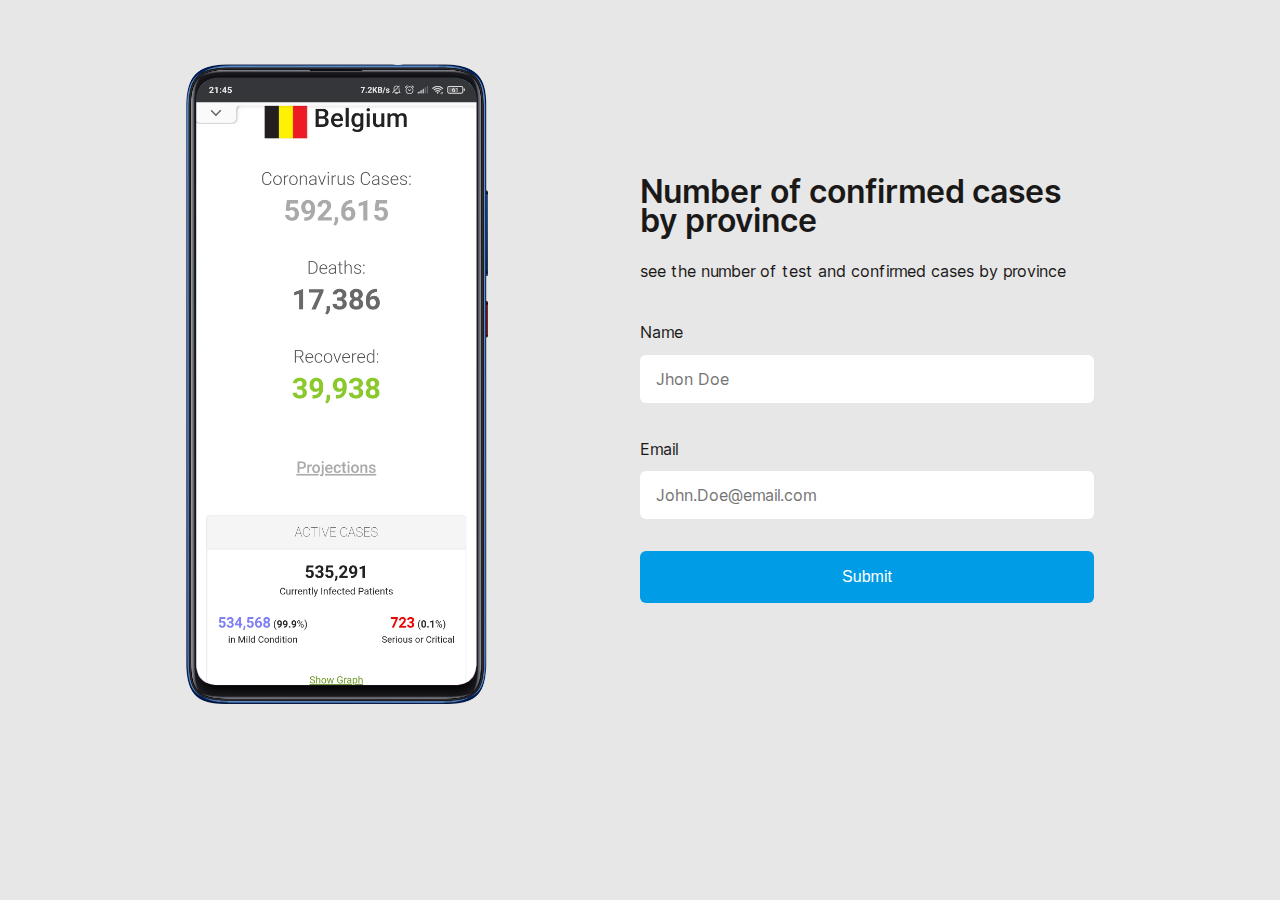
==== landing.html @ 7d859c78 "first" ====
<!DOCTYPE html>
<html lang="en">
<head>
    <meta charset="UTF-8">
    <meta name="viewport" content="width=device-width, initial-scale=1.0">
    <title>Corona landing</title>
    <link rel="stylesheet" href="css/normalize.css">
    <link rel="stylesheet" href="css/screen.css">
</head>
<body class="c-landing-body">
    <div class="c-landing-app">
        <img src="/img/mockup.png" alt="Mockup" class="c-landing-mocup">
        <div class="c-landing-header">

            <h1>Number of confirmed cases by province</h1>

            <p class="c-header-explanation">see the number of test and confirmed cases by province</p>
        
            <div class="c-form">
                <form>
                    <p>
                        <label for="name">Name</label>
                    </p>
                    <input class="c-input" type="text" id="name" name="name" placeholder="Jhon Doe" required>
                    <p>
                        <label for="email">Email</label>
                    </p>
                    <input class="c-input" type="email" id="email" name="email" placeholder="John.Doe@email.com" required>
                    <p>
                        <button class="c-button">Submit</button>
                    </p>
                </form> 
            </div>
        </div>
    </div>
</body>
</html>
---- css/screen.css ----
/*------------------------------------*\
#FONTS
\*------------------------------------*/

@font-face {
    font-family: "Inter Web";
    font-weight: 400;
    src: url("../fonts/Inter-Regular.woff2") format("woff2")
}

@font-face {
    font-family: "Inter Web";
    font-weight: 600;
    src: url("../fonts/Inter-SemiBold.woff2") format("woff2")
}

/*------------------------------------*\
#Variables
\*------------------------------------*/

:root {
    /* colors */
    --global-page-backgroundcolor: #e7e7e7;

    --global-color-alpha-light: #1AB6FF;
    --global-color-alpha: #009DE6;
    --global-color-alpha-dark: #2E77E6;

    --global-color-neutral-xx-light: #FFFFFF;
    --global-color-neutral-x-light: #C6CACC;
    --global-color-neutral-light: #616466;
    --global-color-neutral: #1B1918;
    --global-color-neutral-dark: #17191A;

    /* shadows */
    --global-card-boxShadow: 0px 1px 4px rgba(0, 0, 0, 0.15);
    --global-option-boxShadow: 0 0 0px 3px rgba(26, 182, 255, 0.3);

    /* borders */
    --global-input-border: 2px solid var(--global-color-alpha);
    --custom-option-border-checked: 2px solid var(--global-color-alpha);
    --custom-option-border: 2px solid var(--global-color-neutral-x-light);

    /* baseline */
    --global-baseline: 0.5rem; /* = 8px */
    --global-whitespace: calc(var(--global-baseline) * 3); /* = 24px */
    --global-whitespace-xs: calc(var(--global-baseline) * .5); /* = 4px */
    --global-whitespace-sm: calc(var(--global-baseline) * 1); /*  = 8px */
    --global-whitespace-md: calc(var(--global-baseline) * 2); /*  = 16px */
    --global-whitespace-lg: calc(var(--global-baseline) * 4); /*  = 32px */
    --global-whitespace-xl: calc(var(--global-whitespace) * 2); /*  = 48px */
    --global-whitespace-xxl: calc(var(--global-whitespace) * 3); /*  = 72px */
}

html {
    font-size: 100%;
    line-height: 1.8rem;
    font-family: "Inter Web", Helvetica, arial, sans-serif;
    font-weight: 400;
    color: var(--global-color-neutral);
    box-sizing: border-box;
    -webkit-font-smoothing: antialiased;
    -moz-osx-font-smoothing: grayscale;
    background: var(--global-page-backgroundcolor);
}
body{
    padding-top: var(--global-whitespace-lg);
    width: 100%;
    display: grid;
    justify-items: center;

    background-color: var(--color-background);
}

*,
*:before,
*:after {
    box-sizing: inherit;
}

p{
    font-weight: 400;
    margin-bottom: var(--global-whitespace-sm);
    font-size: 16px;
}

/*
* Remove text-shadow in selection highlight:
* https://twitter.com/miketaylr/status/12228805301
*
* Customize the background color to match your design.
*/

::-moz-selection {
    background: rgb(103, 103, 200);
    color: white;
    text-shadow: none;
}

::selection {
    background:rgb(103, 103, 200);
    color: white;
    text-shadow: none;
}

img {
    max-width: 100%;
    vertical-align: top;
}

.c-landing-app {
    padding: 2rem;
    display: grid;
    grid-template-columns: 50% 50%;
    justify-self: center;
    align-items: center;
}

.c-landing-mocup{
    height: 640px;
    
}

.c-landing-header .c-header-explanation {
    margin-bottom: var(--global-whitespace-lg);
}

.c-landing-header .c-header-explanation p {
    font-size: 16px;
    margin: var(--global-whitespace-sm);
}

.c-input {
    -webkit-appearance: none;
    -moz-appearance: none;
    appearance: none;
    width: 100%;
    border-radius: calc(var(--global-whitespace)/4);
    border: none;
    color: var(--global-color-neutral-light);
    font-family: inherit;
    font-size: 1rem;
    line-height: 1.5rem;
    margin-bottom: var(--global-whitespace-md);
    padding: calc(12rem/16) var(--global-whitespace-md);
    outline: none;
}

.c-input:focus,
.c-input:hover {
    box-shadow: var(--global-option-boxShadow);
}

.c-button {
    font-size: 1rem;
    font-weight: 500;
    line-height: calc(20rem/16);
    border-radius: calc(var(--global-whitespace)/4);
    background-color: var(--global-color-alpha);
    color: #FFFFFF;
    padding: 1rem;
    width: 100%;
    outline: none;
    border: none;
}

.c-button:focus,
.c-button:active,
.c-button:hover {
    box-shadow: var(--global-option-boxShadow);
}

@media(max-width:940px){
    
    .c-app-landing {  
        grid-template-columns: 100%;
    }
}

@media(max-width:725px){
    .c-landing-mocup{
        display: none;
    }
    .c-landing-app{
        width: 400px;
        grid-template-columns: 100%;
    }
}

@media(max-width:540px){
    .c-landing-app {
        padding: var(--global-whitespace-md);
    }
}

@media(max-width:400px){
    .c-graph {
        width: 200px;
    }
}
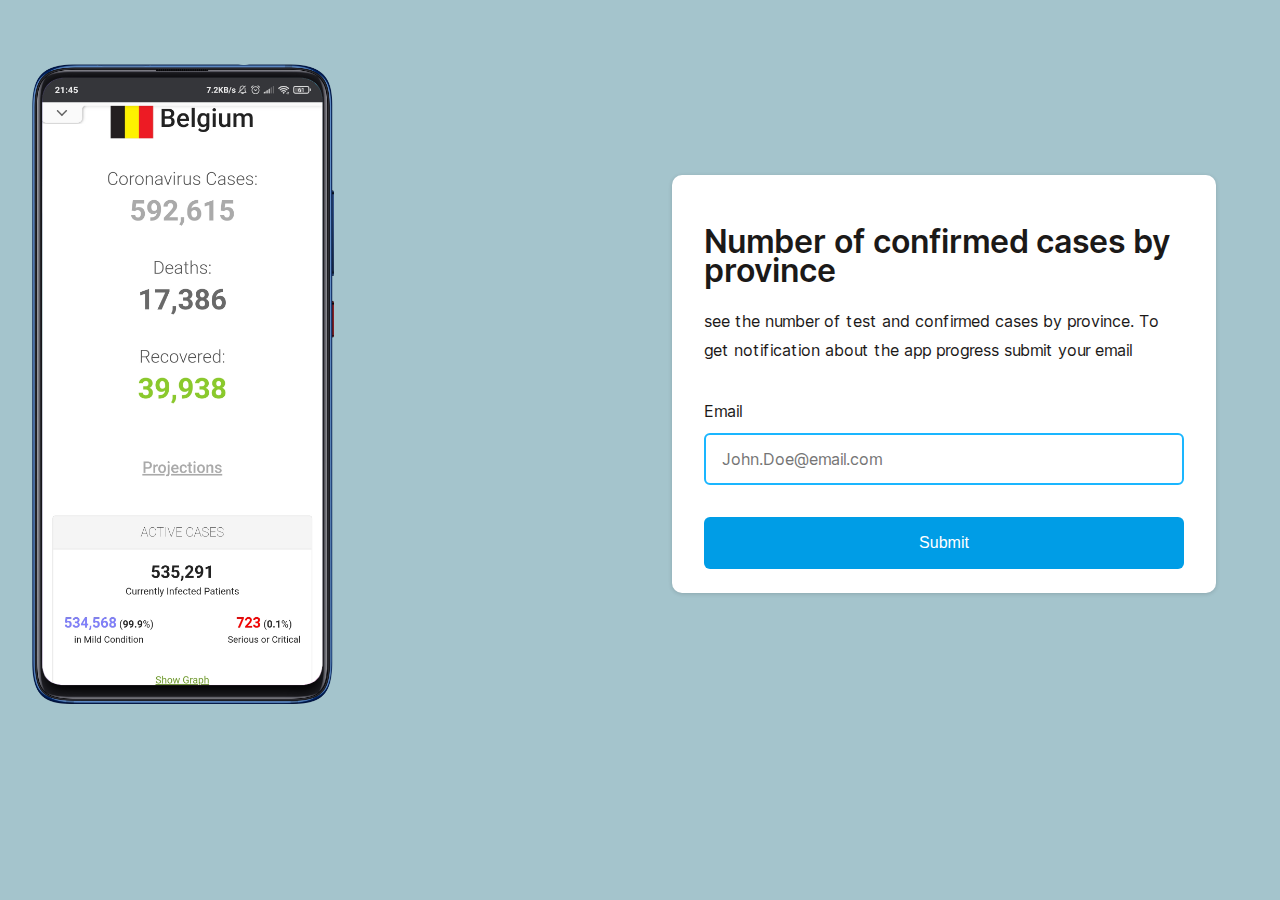
==== commit e8a49f00: "color" ====
--- a/landing.html
+++ b/landing.html
@@ -9,19 +9,15 @@
 </head>
 <body class="c-landing-body">
     <div class="c-landing-app">
-        <img src="/img/mockup.png" alt="Mockup" class="c-landing-mocup">
-        <div class="c-landing-header">
+        <img src="./img/mockup.png" alt="Mockup" class="c-landing-mocup">
+        <div class="c-landing-header c-card">
 
             <h1>Number of confirmed cases by province</h1>
 
-            <p class="c-header-explanation">see the number of test and confirmed cases by province</p>
+            <p class="c-header-explanation">see the number of test and confirmed cases by province. To get notification about the app progress submit your email</p>
         
             <div class="c-form">
                 <form>
-                    <p>
-                        <label for="name">Name</label>
-                    </p>
-                    <input class="c-input" type="text" id="name" name="name" placeholder="Jhon Doe" required>
                     <p>
                         <label for="email">Email</label>
                     </p>
--- a/css/screen.css
+++ b/css/screen.css
@@ -18,9 +18,12 @@
 #Variables
 \*------------------------------------*/
 
+
+
+
 :root {
     /* colors */
-    --global-page-backgroundcolor: #e7e7e7;
+    --global-page-backgroundcolor: #a4c4cc;
 
     --global-color-alpha-light: #1AB6FF;
     --global-color-alpha: #009DE6;
@@ -37,7 +40,7 @@
     --global-option-boxShadow: 0 0 0px 3px rgba(26, 182, 255, 0.3);
 
     /* borders */
-    --global-input-border: 2px solid var(--global-color-alpha);
+    --global-input-border: 2px solid var(--global-color-alpha-light);
     --custom-option-border-checked: 2px solid var(--global-color-alpha);
     --custom-option-border: 2px solid var(--global-color-neutral-x-light);
 
@@ -72,6 +75,8 @@
     background-color: var(--color-background);
 }
 
+
+
 *,
 *:before,
 *:after {
@@ -108,6 +113,45 @@
     vertical-align: top;
 }
 
+.wrapper-index {
+    display: grid;
+    grid-gap: 10px;
+    
+    grid-template-columns: 33% 33% 33%;
+    
+}
+
+.header-title {
+    grid-column: 1;
+    grid-row: 1;
+}
+
+.header-input {
+    grid-column: 3;
+    grid-row: 1;
+    text-align: right;
+    margin-top: auto;
+    margin-bottom: auto;
+}
+
+.content {
+    grid-column: 1 / span 3;
+    grid-row: 2;
+}
+
+
+
+
+.c-card {
+    background-color: var(--global-color-neutral-xx-light);
+    padding: var(--global-whitespace-lg) var(--global-whitespace-lg) var(--global-whitespace-md) var(--global-whitespace-lg);
+    border-radius: 10px;
+    margin-left: 32px;
+    margin-right: 32px;
+    width: auto;
+    box-shadow: var(--global-card-boxShadow);
+}
+
 .c-landing-app {
     padding: 2rem;
     display: grid;
@@ -118,7 +162,6 @@
 
 .c-landing-mocup{
     height: 640px;
-    
 }
 
 .c-landing-header .c-header-explanation {
@@ -130,26 +173,6 @@
     margin: var(--global-whitespace-sm);
 }
 
-.c-input {
-    -webkit-appearance: none;
-    -moz-appearance: none;
-    appearance: none;
-    width: 100%;
-    border-radius: calc(var(--global-whitespace)/4);
-    border: none;
-    color: var(--global-color-neutral-light);
-    font-family: inherit;
-    font-size: 1rem;
-    line-height: 1.5rem;
-    margin-bottom: var(--global-whitespace-md);
-    padding: calc(12rem/16) var(--global-whitespace-md);
-    outline: none;
-}
-
-.c-input:focus,
-.c-input:hover {
-    box-shadow: var(--global-option-boxShadow);
-}
 
 .c-button {
     font-size: 1rem;
@@ -164,17 +187,83 @@
     border: none;
 }
 
+.c-province-select{
+    padding: 8px;
+    font-family: inherit;
+    font-size: 1rem;
+    line-height: 1.5rem;
+    color: var(--global-color-neutral);
+    box-shadow: var(--inset-shadow);
+    border: var(--global-input-border);
+    border-radius: 10px;
+    outline: none;
+    box-shadow: var(--global-input-shadow);
+}
+
+.c-province-select:hover {
+    border-color: var(--global-color-neutral-x-light);
+}
+
+.c-province-select:focus,
+.c-province-select:active {
+    border-color: var(--global-color-alpha-light);
+    box-shadow: var(--global-input-focus-shadow);
+}
+
+.c-input {
+    -webkit-appearance: none;
+    -moz-appearance: none;
+    appearance: none;
+    width: 100%;
+    border-radius: calc(var(--global-whitespace)/4);
+    border: var(--global-input-border);
+    color: var(--global-color-neutral-light);
+    font-family: inherit;
+    font-size: 1rem;
+    line-height: 1.5rem;
+    margin-bottom: var(--global-whitespace-md);
+    padding: calc(12rem/16) var(--global-whitespace-md);
+    outline: none;
+}
+
+.c-input:hover {
+    border-color: var(--global-color-neutral-x-light);
+}
+
+.c-input:focus,
+.c-input:active {
+    border-color: var(--global-color-alpha-light);
+    box-shadow: var(--global-input-focus-shadow);
+}
+
+.c-custom-select__input {
+    padding-right: calc(var(--global-baseline) * 5);
+}
+
 .c-button:focus,
 .c-button:active,
 .c-button:hover {
     box-shadow: var(--global-option-boxShadow);
 }
 
+
+.c-chart{
+    position: relative;
+    padding: 0 48px 0 48px;
+    height: 400px;
+    width: 1500px;
+}
+
+
 @media(max-width:940px){
     
     .c-app-landing {  
         grid-template-columns: 100%;
     }
+    .c-chart{
+        height: calc(600px * 0.5);
+        width: calc(1500px * 0.5);
+    }
 }
 
 @media(max-width:725px){
@@ -185,16 +274,25 @@
         width: 400px;
         grid-template-columns: 100%;
     }
+    .c-chart{
+        height: calc(600px * 0.65);
+        width: calc(1500px * 0.65);
+    }
 }
 
 @media(max-width:540px){
     .c-landing-app {
         padding: var(--global-whitespace-md);
     }
+    .c-chart{
+        height: calc(600px * 0.7);
+        width: calc(1500px * 0.7);
+    }
 }
 
 @media(max-width:400px){
-    .c-graph {
-        width: 200px;
-    }
-}
+    .c-chart{
+        height: calc(600px * 0.8);
+        width: calc(1500px * 0.8);
+    }
+}
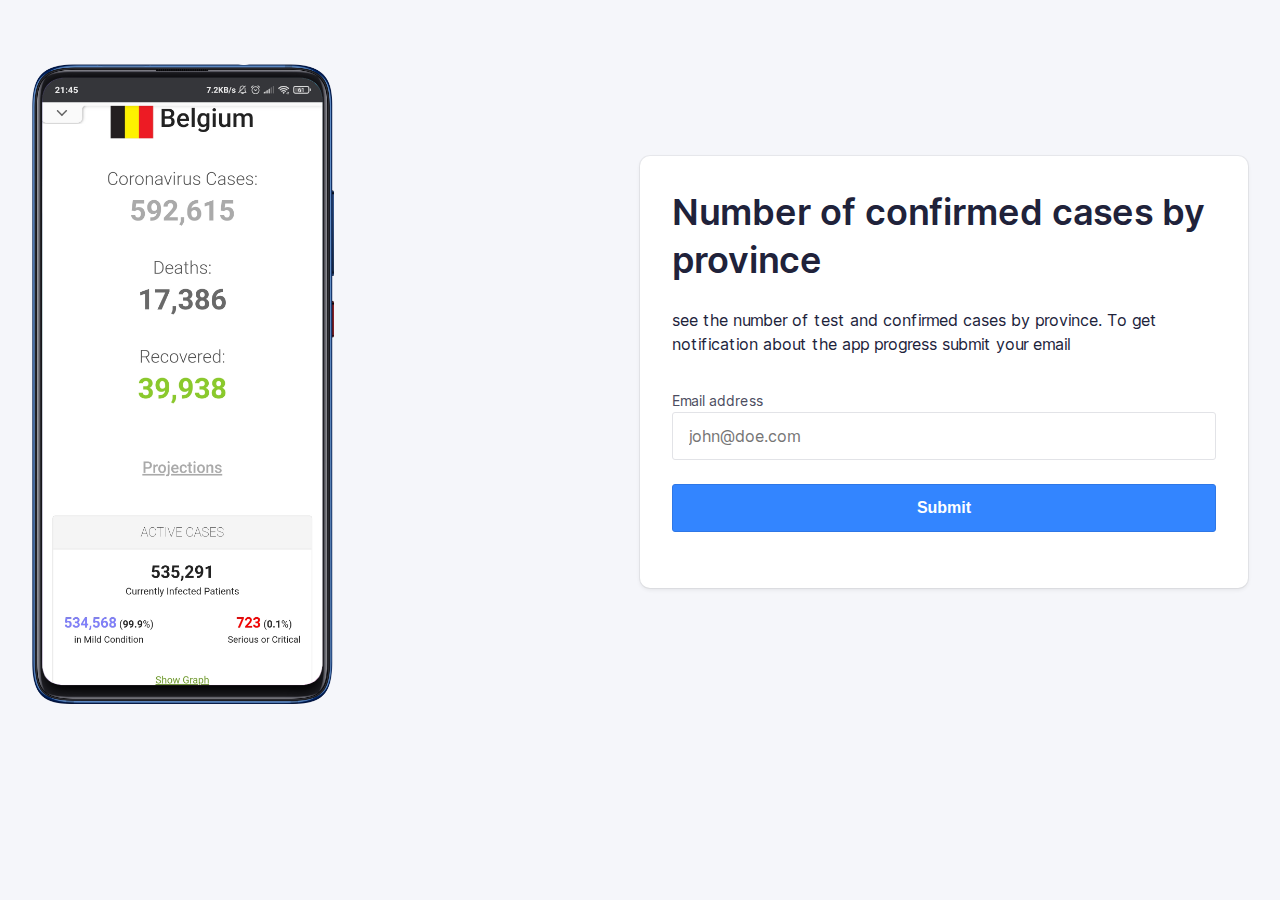
==== commit 5a5fc5b5: "validation + rewrite css" ====
--- a/landing.html
+++ b/landing.html
@@ -6,11 +6,12 @@
     <title>Corona landing</title>
     <link rel="stylesheet" href="css/normalize.css">
     <link rel="stylesheet" href="css/screen.css">
+    <script src="./js/validation.js"></script>
 </head>
 <body class="c-landing-body">
-    <div class="c-landing-app">
+    <div class="c-landing-app ">
         <img src="./img/mockup.png" alt="Mockup" class="c-landing-mocup">
-        <div class="c-landing-header c-card">
+        <div class="c-landing-header  c-card">
 
             <h1>Number of confirmed cases by province</h1>
 
@@ -18,12 +19,17 @@
         
             <div class="c-form">
                 <form>
+                    <p class="c-form-field js-email-field">
+                        <label class="c-label js-email-label" for="username">
+                            Email address
+                            <span class="c-label__error-message js-email-error-message">
+                                This field is required
+                            </span>
+                        </label>
+                        <input class="c-input js-email-input" type="email" name="username" id="username" placeholder="john@doe.com" required>
+                    </p>
                     <p>
-                        <label for="email">Email</label>
-                    </p>
-                    <input class="c-input" type="email" id="email" name="email" placeholder="John.Doe@email.com" required>
-                    <p>
-                        <button class="c-button">Submit</button>
+                        <button class="c-button js-submit-button">Submit</button>
                     </p>
                 </form> 
             </div>
--- a/css/screen.css
+++ b/css/screen.css
@@ -18,64 +18,92 @@
 #Variables
 \*------------------------------------*/
 
-
-
-
 :root {
-    /* colors */
-    --global-page-backgroundcolor: #a4c4cc;
-
-    --global-color-alpha-light: #1AB6FF;
-    --global-color-alpha: #009DE6;
+    /* Global colors */
+    --global-color-alpha-light: #4F95FF;
+    --global-color-alpha: #3385FF;
     --global-color-alpha-dark: #2E77E6;
-
-    --global-color-neutral-xx-light: #FFFFFF;
-    --global-color-neutral-x-light: #C6CACC;
-    --global-color-neutral-light: #616466;
-    --global-color-neutral: #1B1918;
-    --global-color-neutral-dark: #17191A;
-
-    /* shadows */
-    --global-card-boxShadow: 0px 1px 4px rgba(0, 0, 0, 0.15);
-    --global-option-boxShadow: 0 0 0px 3px rgba(26, 182, 255, 0.3);
-
-    /* borders */
-    --global-input-border: 2px solid var(--global-color-alpha-light);
-    --custom-option-border-checked: 2px solid var(--global-color-alpha);
-    --custom-option-border: 2px solid var(--global-color-neutral-x-light);
-
-    /* baseline */
-    --global-baseline: 0.5rem; /* = 8px */
+    --global-color-alpha-x-dark: #1B4186;
+    --global-color-alpha-transparent: #3385ffbf;
+    --global-color-alpha-x-transparent: #3385ff4d;
+
+    --global-color-neutral-xxxx-light: #F5F6FA;
+    --global-color-neutral-xxx-light: #E2E3E7;
+    --global-color-neutral-xx-light: #caccd4;
+    --global-color-neutral-x-light: #b5b6c0;
+    --global-color-neutral-light: #a0a1ad;
+    --global-color-neutral: #8b8c9a;
+    --global-color-neutral-dark: #757787;
+    --global-color-neutral-x-dark: #606274;
+    --global-color-neutral-xx-dark: #4b4c60;
+    --global-color-neutral-xxx-dark: #35374d;
+    --global-color-neutral-xxxx-dark: #20223a;
+    --global-color-error: #FF3333;
+    --global-color-error-transparent: #FF3333bf;
+    --global-color-error-x-transparent: #FF33334d;
+
+    /* global page settings */
+    --global-page-color: var(--global-color-neutral-xxxx-dark);
+    --global-page-backgroundColor: var(--global-color-neutral-xxxx-light);
+    --global-selection-backgroundColor: var(--global-color-alpha);
+
+    /* border radius */
+    --global-borderRadius: 3px;
+    --global-borderWidth: 1px;
+
+    /* transitions */
+    --global-transitionEasing-out: ease-out;
+    --global-transitionEasing-out-cubic: cubic-bezier(0.22, 0.61, 0.36, 1);
+    --global-transitionDuration-alpha: .1s;
+    --global-transitionDuration-beta: .2s;
+    --global-transitionDuration-gamma: .3s;
+
+
+     /* Baseline settings */
+    --global-baseline: 8px;         
     --global-whitespace: calc(var(--global-baseline) * 3); /* = 24px */
+
     --global-whitespace-xs: calc(var(--global-baseline) * .5); /* = 4px */
     --global-whitespace-sm: calc(var(--global-baseline) * 1); /*  = 8px */
     --global-whitespace-md: calc(var(--global-baseline) * 2); /*  = 16px */
     --global-whitespace-lg: calc(var(--global-baseline) * 4); /*  = 32px */
     --global-whitespace-xl: calc(var(--global-whitespace) * 2); /*  = 48px */
     --global-whitespace-xxl: calc(var(--global-whitespace) * 3); /*  = 72px */
-}
+
+    /* forms */
+    --global-label-color: var(--global-color-neutral-xx-dark);
+    --global-placeholder-color: var(--global-color-neutral-x-light);
+    --global-input-backgroundColor: White;
+    --global-input-color: var(--global-color-neutral-xxxx-dark);
+    --global-input-borderColor: var(--global-color-neutral-xxx-light);
+    --global-input-hover-borderColor: var(--global-color-neutral-xx-light);
+    --global-input-focus-borderColor: var(--global-color-alpha);
+    --global-input-error-borderColor: var(--global-color-error);
+    --global-input-focus-boxShadowSpread: 0 0 0 3px;
+    --global-input-focus-boxShadowColor: var(--global-color-alpha-x-transparent);
+    --global-input-error-boxShadowColor: var(--global-color-error-x-transparent);
+}
+
+
 
 html {
-    font-size: 100%;
-    line-height: 1.8rem;
+    background-color: var(--global-page-backgroundColor);
+    color: var(--global-page-color);
+    font-size: 16px;
+    line-height: 1.5;
     font-family: "Inter Web", Helvetica, arial, sans-serif;
-    font-weight: 400;
-    color: var(--global-color-neutral);
     box-sizing: border-box;
     -webkit-font-smoothing: antialiased;
     -moz-osx-font-smoothing: grayscale;
-    background: var(--global-page-backgroundcolor);
-}
+}
+
 body{
     padding-top: var(--global-whitespace-lg);
     width: 100%;
     display: grid;
     justify-items: center;
-
     background-color: var(--color-background);
 }
-
-
 
 *,
 *:before,
@@ -83,27 +111,15 @@
     box-sizing: inherit;
 }
 
-p{
-    font-weight: 400;
-    margin-bottom: var(--global-whitespace-sm);
-    font-size: 16px;
-}
-
-/*
-* Remove text-shadow in selection highlight:
-* https://twitter.com/miketaylr/status/12228805301
-*
-* Customize the background color to match your design.
-*/
 
 ::-moz-selection {
-    background: rgb(103, 103, 200);
+    background: var(--global-selection-backgroundColor);
     color: white;
     text-shadow: none;
 }
 
 ::selection {
-    background:rgb(103, 103, 200);
+    background: var(--global-selection-backgroundColor);
     color: white;
     text-shadow: none;
 }
@@ -111,6 +127,9 @@
 img {
     max-width: 100%;
     vertical-align: top;
+}
+.c-landing-mocup{
+    height: 640px;
 }
 
 .wrapper-index {
@@ -121,8 +140,13 @@
     
 }
 
+.content {
+    grid-column: 1 / span 3;
+    grid-row: 2;
+}
+
 .header-title {
-    grid-column: 1;
+    grid-column: 2;
     grid-row: 1;
 }
 
@@ -134,22 +158,34 @@
     margin-bottom: auto;
 }
 
-.content {
-    grid-column: 1 / span 3;
-    grid-row: 2;
+
+
+h1 {
+    font-weight: 700;
+}
+
+h1 {
+    font-size: 36px;
+    line-height: calc(var(--global-baseline) * 6);
+    margin: 0 0 var(--global-whitespace);
+}
+
+
+p {
+    margin: 0 0 var(--global-whitespace);
 }
 
 
 
 
 .c-card {
-    background-color: var(--global-color-neutral-xx-light);
-    padding: var(--global-whitespace-lg) var(--global-whitespace-lg) var(--global-whitespace-md) var(--global-whitespace-lg);
+    --card-borderRadius: var(--global-borderRadius);
+    background-color: var(--card-backgroundColor, White);
+    padding: var(--global-whitespace-lg) var(--global-whitespace-lg) var(--global-whitespace-lg) var(--global-whitespace-lg);
+    margin-bottom: var(--global-whitespace);
     border-radius: 10px;
-    margin-left: 32px;
-    margin-right: 32px;
-    width: auto;
-    box-shadow: var(--global-card-boxShadow);
+    box-shadow: 0 0 0 1px rgba(0,0,0, 0.05), 0 2px 4px rgba(0,0,0,.075);
+    overflow: hidden;
 }
 
 .c-landing-app {
@@ -174,17 +210,32 @@
 }
 
 
-.c-button {
-    font-size: 1rem;
-    font-weight: 500;
-    line-height: calc(20rem/16);
-    border-radius: calc(var(--global-whitespace)/4);
-    background-color: var(--global-color-alpha);
-    color: #FFFFFF;
-    padding: 1rem;
+.c-input {
+    --input-transition: all var(--global-transitionDuration-alpha) var(--global-transitionEasing-out);
+    -webkit-appearance: none;
+    -moz-appearance: none;
+    appearance: none;
     width: 100%;
+    border-radius: var(--input-borderRadius, var(--global-borderRadius));
+    border: var(--input-borderWidth, var(--global-borderWidth)) solid var(--input-borderColor, var(--global-input-borderColor));
+    background-color: var(--input-backgroundColor, var(--global-input-backgroundColor));
+    color: var(--global-input-color);
+    font-family: inherit;
+    font-size: 16px;
+    line-height: calc(var(--global-baseline) * 3);
+    padding: calc(var(--global-baseline) * 1.5 - var(--global-borderWidth)) var(--global-whitespace-md);
     outline: none;
-    border: none;
+    transition: var(--input-transition);
+}
+
+.c-input:hover {
+    border-color: var(--input-hover-borderColor, var(--global-input-hover-borderColor));
+}
+
+.c-input:focus,
+.c-input:active {
+    border-color: var(--input-focus-borderColor, var(--global-input-focus-borderColor));
+    box-shadow: var(--global-input-focus-boxShadowSpread) var(--input-focus-boxShadowColor, var(--global-input-focus-boxShadowColor));
 }
 
 .c-province-select{
@@ -193,59 +244,60 @@
     font-size: 1rem;
     line-height: 1.5rem;
     color: var(--global-color-neutral);
-    box-shadow: var(--inset-shadow);
-    border: var(--global-input-border);
+    box-shadow: var(--global-card-boxShadow);
+    border: var(--input-borderWidth, var(--global-borderWidth)) solid var(--input-borderColor, var(--global-input-borderColor));
     border-radius: 10px;
     outline: none;
-    box-shadow: var(--global-input-shadow);
-}
-
+    box-shadow: var(--global-card-boxShadow);
+}
 .c-province-select:hover {
-    border-color: var(--global-color-neutral-x-light);
+    border-color: var(--input-hover-borderColor, var(--global-input-hover-borderColor));
 }
 
 .c-province-select:focus,
 .c-province-select:active {
     border-color: var(--global-color-alpha-light);
-    box-shadow: var(--global-input-focus-shadow);
-}
-
-.c-input {
-    -webkit-appearance: none;
-    -moz-appearance: none;
-    appearance: none;
-    width: 100%;
-    border-radius: calc(var(--global-whitespace)/4);
-    border: var(--global-input-border);
-    color: var(--global-color-neutral-light);
-    font-family: inherit;
-    font-size: 1rem;
-    line-height: 1.5rem;
-    margin-bottom: var(--global-whitespace-md);
-    padding: calc(12rem/16) var(--global-whitespace-md);
-    outline: none;
-}
-
-.c-input:hover {
-    border-color: var(--global-color-neutral-x-light);
-}
-
-.c-input:focus,
-.c-input:active {
-    border-color: var(--global-color-alpha-light);
-    box-shadow: var(--global-input-focus-shadow);
-}
-
-.c-custom-select__input {
-    padding-right: calc(var(--global-baseline) * 5);
-}
-
-.c-button:focus,
-.c-button:active,
-.c-button:hover {
-    box-shadow: var(--global-option-boxShadow);
-}
-
+    box-shadow: var(--global-input-focus-boxShadowSpread) var(--input-focus-boxShadowColor, var(--global-input-focus-boxShadowColor));
+}
+
+
+.c-label {
+    margin-bottom: 0;
+    font-size: 14px;
+    padding-bottom: var(--global-whitespace-sm);    
+    line-height: calc(var(--global-baseline) * 2);
+    color: var(--label-color, var(--global-label-color));
+}
+
+.c-label--option {
+    padding-bottom: 0;
+}
+
+.c-label__error-message {
+    font-weight: 600;
+	float: right;
+	display: none;
+}
+
+.c-label__error-message.is-visible {
+	display: block;
+}
+
+.c-label--floating {
+    position: absolute;
+    top: calc(var(--global-baseline) * 1.5);
+    left: var(--global-whitespace-sm);
+    padding: var(--global-whitespace-xs)  var(--global-whitespace-sm);
+    background-color: var(--label--floating-backgroundColor, var(--global-input-backgroundColor));
+    transition: transform var(--global-transitionDuration-alpha) var(--global-transitionEasing-out);
+    z-index: 1;
+    border-radius: var(--global-borderRadius);
+}
+
+.is-floating,
+.c-form-field:focus-within .c-label--floating {
+    transform: translateY(calc(var(--global-baseline) * -3))
+}
 
 .c-chart{
     position: relative;
@@ -255,44 +307,71 @@
 }
 
 
-@media(max-width:940px){
-    
-    .c-app-landing {  
-        grid-template-columns: 100%;
-    }
-    .c-chart{
-        height: calc(600px * 0.5);
-        width: calc(1500px * 0.5);
-    }
-}
-
-@media(max-width:725px){
+.c-button {
+    font-size: 16px;
+    font-weight: 600;
+    border-radius: var(--button-borderRadius, var(--global-borderRadius));
+    border: var(--button-borderWidth, var(--global-borderWidth)) solid var(--button-borderColor, var(--global-color-alpha-dark));
+    background-color: var(--button-backgroundColor, var(--global-color-alpha));
+    color: #fff;
+    padding: calc(var(--global-baseline) * 1.5 - var(--button-borderWidth, var(--global-borderWidth))) var(--global-whitespace-md);
+    line-height: calc(var(--global-baseline) * 3);
+    width: 100%;
+    outline: none;
+    box-shadow: var(--button-boxShadow, 0);
+    transition: all var(--global-transitionDuration-alpha) var(--global-transitionEasing-out);
+}
+
+.c-button:hover {
+    border-color: var(--button-hover-borderColor, var(--global-color-alpha-dark));
+    background-color: var(--button-hover-backgroundColor, var(--global-color-alpha-light));
+}
+
+.c-button:focus {
+    background-color: var(--button-focus-backgroundColor, var(--global-color-alpha));
+    border-color: var(--button-focus-borderColor, var(--global-color-alpha-dark));
+    box-shadow: var(--global-input-focus-boxShadowSpread) var(--button-focus-boxShadowColor, var(--global-input-focus-boxShadowColor));
+}
+
+.c-button:active {
+    background-color: var(--button-active-backgroundColor, var(--global-color-alpha-dark));
+    border-color: var(--button-active-borderColor, var(--global-color-alpha-dark));
+    box-shadow: var(--button-active-boxShadow, 0);
+}
+
+.has-error {
+    --label-color: var(--global-color-error);
+    --input-borderColor: var(--global-input-error-borderColor);
+    --input-hover-borderColor: var(--global-input-error-borderColor);
+    --input-focus-borderColor: var(--global-input-error-borderColor);
+    --input-focus-boxShadowColor: var(--global-input-error-boxShadowColor);
+}
+
+/*------------------------------------*\
+#MEDIA
+\*------------------------------------*/
+
+
+
+
+@media (max-width: 576px) {
+
+}
+
+@media (max-width: 768px) {
     .c-landing-mocup{
         display: none;
     }
     .c-landing-app{
-        width: 400px;
         grid-template-columns: 100%;
     }
-    .c-chart{
-        height: calc(600px * 0.65);
-        width: calc(1500px * 0.65);
-    }
-}
-
-@media(max-width:540px){
-    .c-landing-app {
-        padding: var(--global-whitespace-md);
-    }
-    .c-chart{
-        height: calc(600px * 0.7);
-        width: calc(1500px * 0.7);
-    }
-}
-
-@media(max-width:400px){
-    .c-chart{
-        height: calc(600px * 0.8);
-        width: calc(1500px * 0.8);
-    }
-}
+
+}
+
+@media (max-width: 992px) {
+
+}
+
+@media (max-width: 1200px) {
+
+}
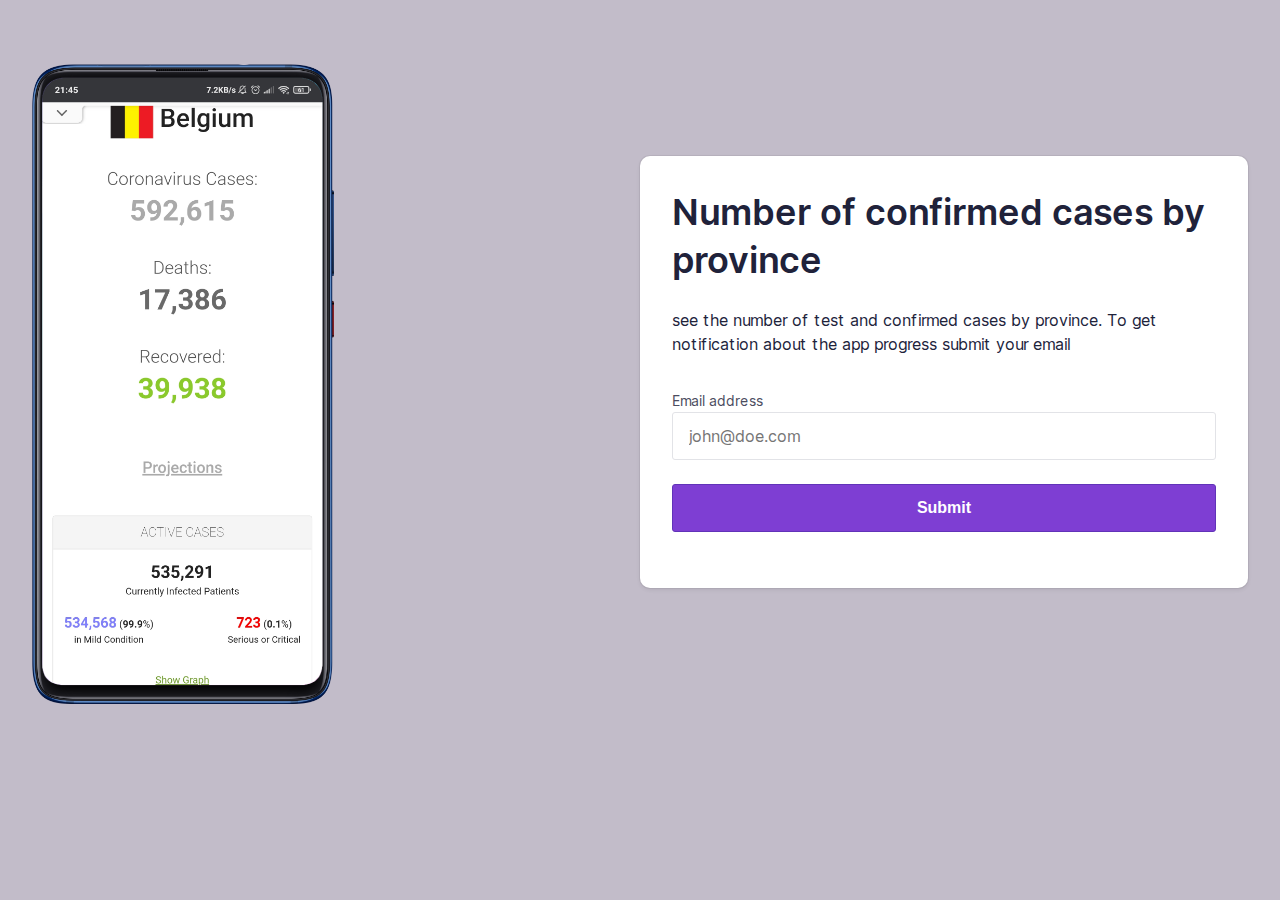
==== commit 74ed994c: "favicon + color" ====
--- a/landing.html
+++ b/landing.html
@@ -7,11 +7,18 @@
     <link rel="stylesheet" href="css/normalize.css">
     <link rel="stylesheet" href="css/screen.css">
     <script src="./js/validation.js"></script>
+    <link rel="apple-touch-icon" sizes="180x180" href="/apple-touch-icon.png">
+    <link rel="icon" type="image/png" sizes="32x32" href="/favicon-32x32.png">
+    <link rel="icon" type="image/png" sizes="16x16" href="/favicon-16x16.png">
+    <link rel="manifest" href="/site.webmanifest">
+    <link rel="mask-icon" href="/safari-pinned-tab.svg" color="#5bbad5">
+    <meta name="msapplication-TileColor" content="#da532c">
+    <meta name="theme-color" content="#ffffff">
 </head>
 <body class="c-landing-body">
     <div class="c-landing-app ">
         <img src="./img/mockup.png" alt="Mockup" class="c-landing-mocup">
-        <div class="c-landing-header  c-card">
+        <div class="c-landing-header c-card">
 
             <h1>Number of confirmed cases by province</h1>
 
--- a/css/screen.css
+++ b/css/screen.css
@@ -20,12 +20,12 @@
 
 :root {
     /* Global colors */
-    --global-color-alpha-light: #4F95FF;
-    --global-color-alpha: #3385FF;
-    --global-color-alpha-dark: #2E77E6;
-    --global-color-alpha-x-dark: #1B4186;
-    --global-color-alpha-transparent: #3385ffbf;
-    --global-color-alpha-x-transparent: #3385ff4d;
+    --global-color-alpha-light: #b068f3;
+    --global-color-alpha: #7e3ed3;
+    --global-color-alpha-dark: #6133b8;
+    --global-color-alpha-x-dark: #3f0e77;
+    --global-color-alpha-transparent: #5615acbf;
+    --global-color-alpha-x-transparent: #26044d4d;
 
     --global-color-neutral-xxxx-light: #F5F6FA;
     --global-color-neutral-xxx-light: #E2E3E7;
@@ -44,7 +44,7 @@
 
     /* global page settings */
     --global-page-color: var(--global-color-neutral-xxxx-dark);
-    --global-page-backgroundColor: var(--global-color-neutral-xxxx-light);
+    --global-page-backgroundColor: #bab3c2e1;
     --global-selection-backgroundColor: var(--global-color-alpha);
 
     /* border radius */
@@ -102,7 +102,6 @@
     width: 100%;
     display: grid;
     justify-items: center;
-    background-color: var(--color-background);
 }
 
 *,
@@ -135,7 +134,6 @@
 .wrapper-index {
     display: grid;
     grid-gap: 10px;
-    
     grid-template-columns: 33% 33% 33%;
     
 }
@@ -143,39 +141,42 @@
 .content {
     grid-column: 1 / span 3;
     grid-row: 2;
+
 }
 
 .header-title {
     grid-column: 2;
     grid-row: 1;
+    margin-top: auto;
+    margin-bottom: auto;
 }
 
 .header-input {
     grid-column: 3;
     grid-row: 1;
-    text-align: right;
+    text-align: center;
+    margin-bottom: auto;
     margin-top: auto;
-    margin-bottom: auto;
 }
 
 
 
 h1 {
     font-weight: 700;
-}
-
-h1 {
     font-size: 36px;
     line-height: calc(var(--global-baseline) * 6);
     margin: 0 0 var(--global-whitespace);
 }
 
+h1#index {
+    width: 520px;
+    font-size: 36px;
+    line-height: 1rem;
+}
 
 p {
     margin: 0 0 var(--global-whitespace);
 }
-
-
 
 
 .c-card {
@@ -351,27 +352,106 @@
 #MEDIA
 \*------------------------------------*/
 
-
-
-
-@media (max-width: 576px) {
-
-}
-
+  
 @media (max-width: 768px) {
+    .c-landing-app {
+        grid-template-columns: 100%;
+    }
     .c-landing-mocup{
         display: none;
     }
-    .c-landing-app{
+} 
+
+
+
+
+@media (max-width: 1600px) {
+    .c-chart{
+        width: 1000px;
+    }
+    h1#index{
+        font-size: 32px;
+    }
+} 
+
+@media (max-width: 1300px) {
+    .c-chart{
+        height: 300px;
+        width: 800px;
+    }
+    h1#index{
+        font-size: 24px;
+    }
+    .header-title {
+        grid-column: 1;
+
+    }
+    .c-province-select{
+        font-size: 0.8rem;
+    }
+} 
+
+@media (max-width: 900px) {
+    .c-chart{
+        height: 300px;
+        width: 500px;
+        padding: 0 8px 0 8px;
+    }
+    h1#index{
+        font-size: 24px;
+        width: 300px;
+    }
+    .wrapper-index {
         grid-template-columns: 100%;
-    }
-
-}
-
-@media (max-width: 992px) {
-
-}
-
-@media (max-width: 1200px) {
-
-}
+        
+    }
+
+    .content {
+        grid-column: 1 / span 3;
+        grid-row: 3;
+    
+    }
+    .header-title {
+        grid-column: 1;
+        grid-row: 1;
+    }
+    
+    .header-input {
+        grid-column: 1;
+        grid-row: 2;
+        
+        text-align: start;
+    }
+} 
+@media (max-width: 600px) {
+    .c-chart{
+        height: 300px;
+        width: 400px;
+    }
+    .card{
+        padding: 8px;
+    }
+    h1#index{
+        font-size: 24px;
+        width: 300px;
+    }
+    .c-card {
+        padding: 16px 8px 16px 8px;
+    }
+
+} 
+
+@media (max-width: 400px) {
+    .c-chart{
+        height: 300px;
+        width: 350px;
+    }
+    .card{
+        padding: 8px;
+    }
+    h1#index{
+        font-size: 24px;
+        width: 300px;
+    }
+
+} 
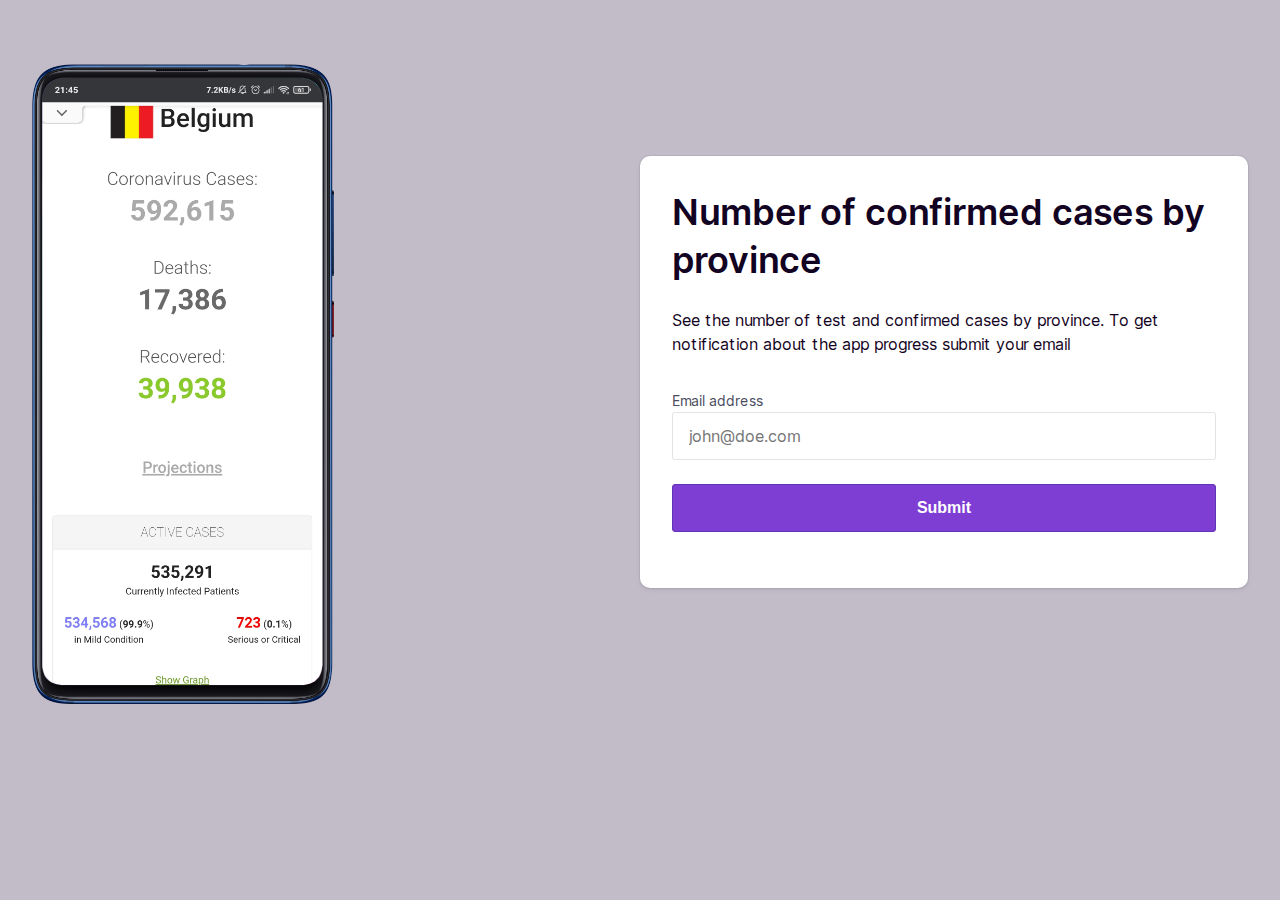
==== commit 995fcf8b: "push fix favicon + last" ====
--- a/landing.html
+++ b/landing.html
@@ -7,11 +7,11 @@
     <link rel="stylesheet" href="css/normalize.css">
     <link rel="stylesheet" href="css/screen.css">
     <script src="./js/validation.js"></script>
-    <link rel="apple-touch-icon" sizes="180x180" href="/apple-touch-icon.png">
-    <link rel="icon" type="image/png" sizes="32x32" href="/favicon-32x32.png">
-    <link rel="icon" type="image/png" sizes="16x16" href="/favicon-16x16.png">
-    <link rel="manifest" href="/site.webmanifest">
-    <link rel="mask-icon" href="/safari-pinned-tab.svg" color="#5bbad5">
+    <link rel="apple-touch-icon" sizes="180x180" href="apple-touch-icon.png">
+    <link rel="icon" type="image/png" sizes="32x32" href="favicon-32x32.png">
+    <link rel="icon" type="image/png" sizes="16x16" href="favicon-16x16.png">
+    <link rel="manifest" href="site.webmanifest">
+    <link rel="mask-icon" href="safari-pinned-tab.svg" color="#5bbad5">
     <meta name="msapplication-TileColor" content="#da532c">
     <meta name="theme-color" content="#ffffff">
 </head>
@@ -22,7 +22,7 @@
 
             <h1>Number of confirmed cases by province</h1>
 
-            <p class="c-header-explanation">see the number of test and confirmed cases by province. To get notification about the app progress submit your email</p>
+            <p class="c-header-explanation">See the number of test and confirmed cases by province. To get notification about the app progress submit your email</p>
         
             <div class="c-form">
                 <form>
--- a/css/screen.css
+++ b/css/screen.css
@@ -37,7 +37,7 @@
     --global-color-neutral-x-dark: #606274;
     --global-color-neutral-xx-dark: #4b4c60;
     --global-color-neutral-xxx-dark: #35374d;
-    --global-color-neutral-xxxx-dark: #20223a;
+    --global-color-neutral-xxxx-dark: #130322;
     --global-color-error: #FF3333;
     --global-color-error-transparent: #FF3333bf;
     --global-color-error-x-transparent: #FF33334d;
@@ -244,7 +244,7 @@
     font-family: inherit;
     font-size: 1rem;
     line-height: 1.5rem;
-    color: var(--global-color-neutral);
+    color: var(--global-color-neutral-xxx-dark);
     box-shadow: var(--global-card-boxShadow);
     border: var(--input-borderWidth, var(--global-borderWidth)) solid var(--input-borderColor, var(--global-input-borderColor));
     border-radius: 10px;
